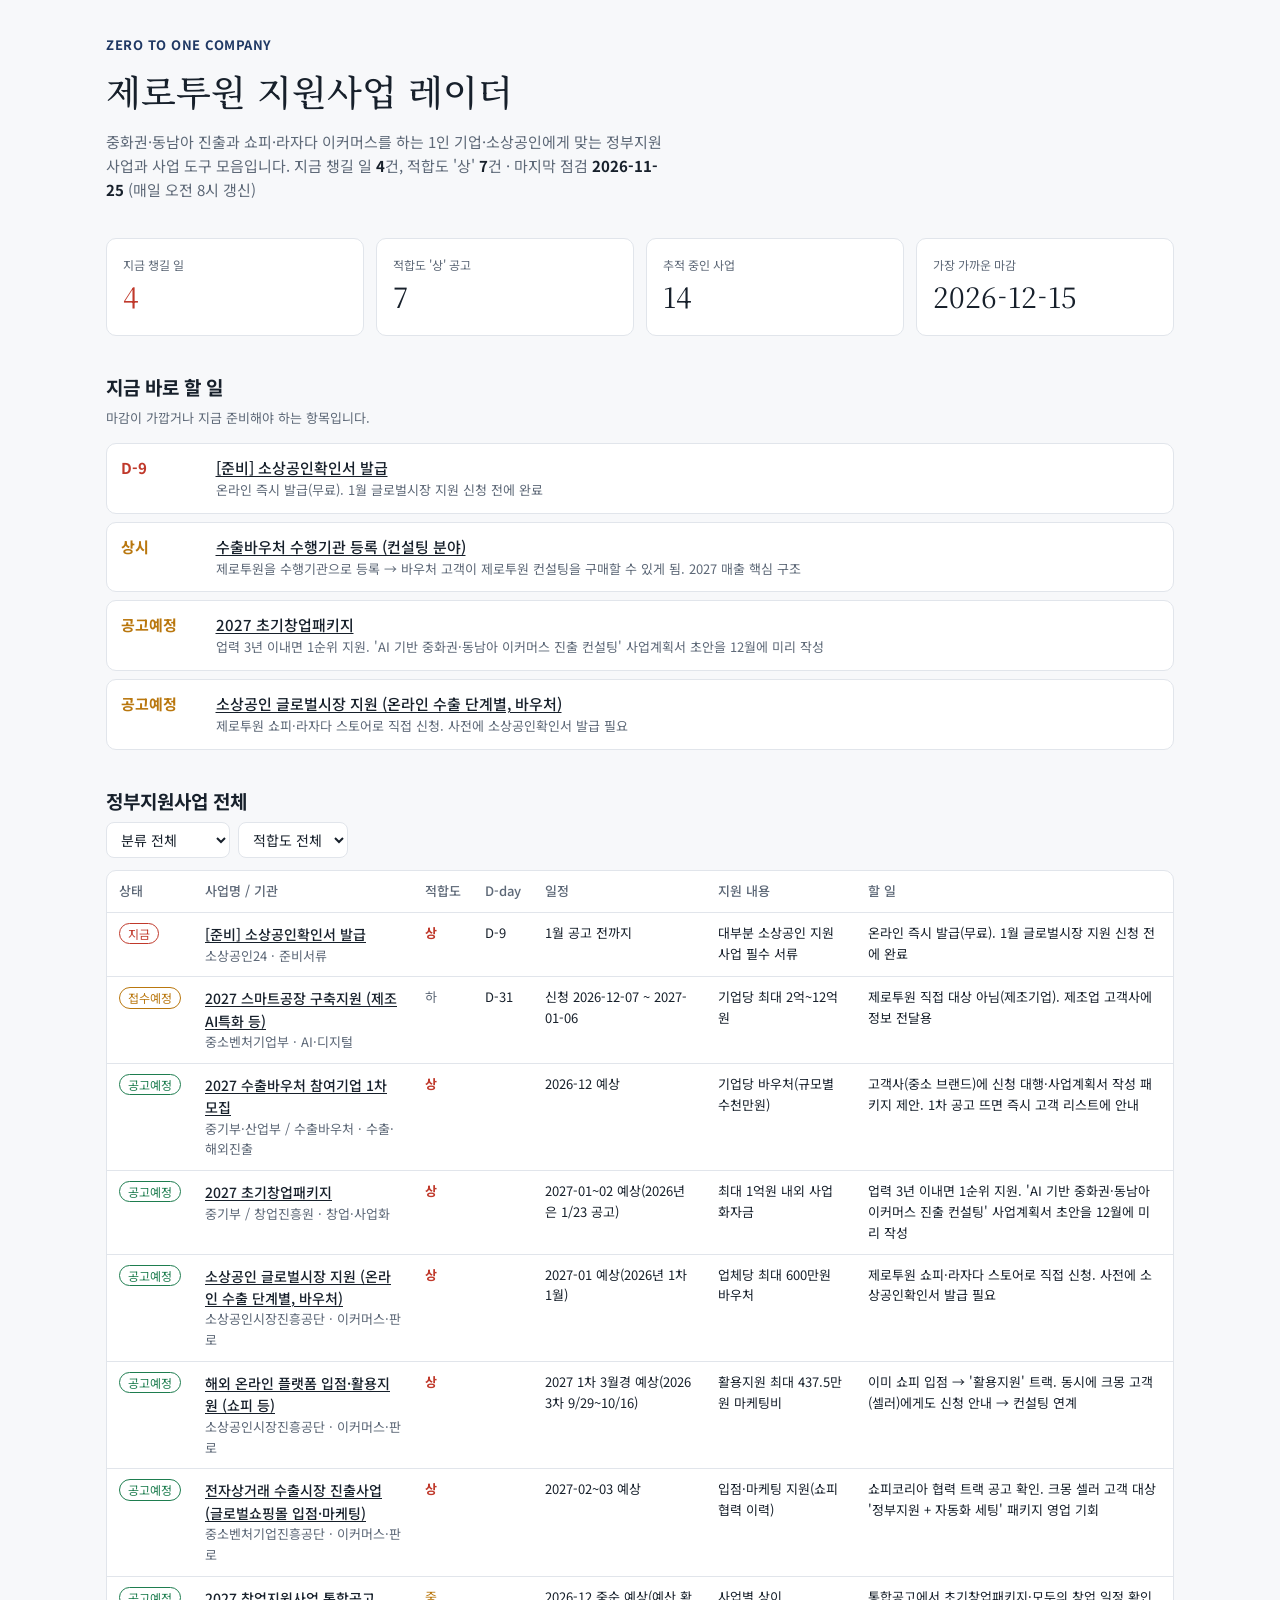
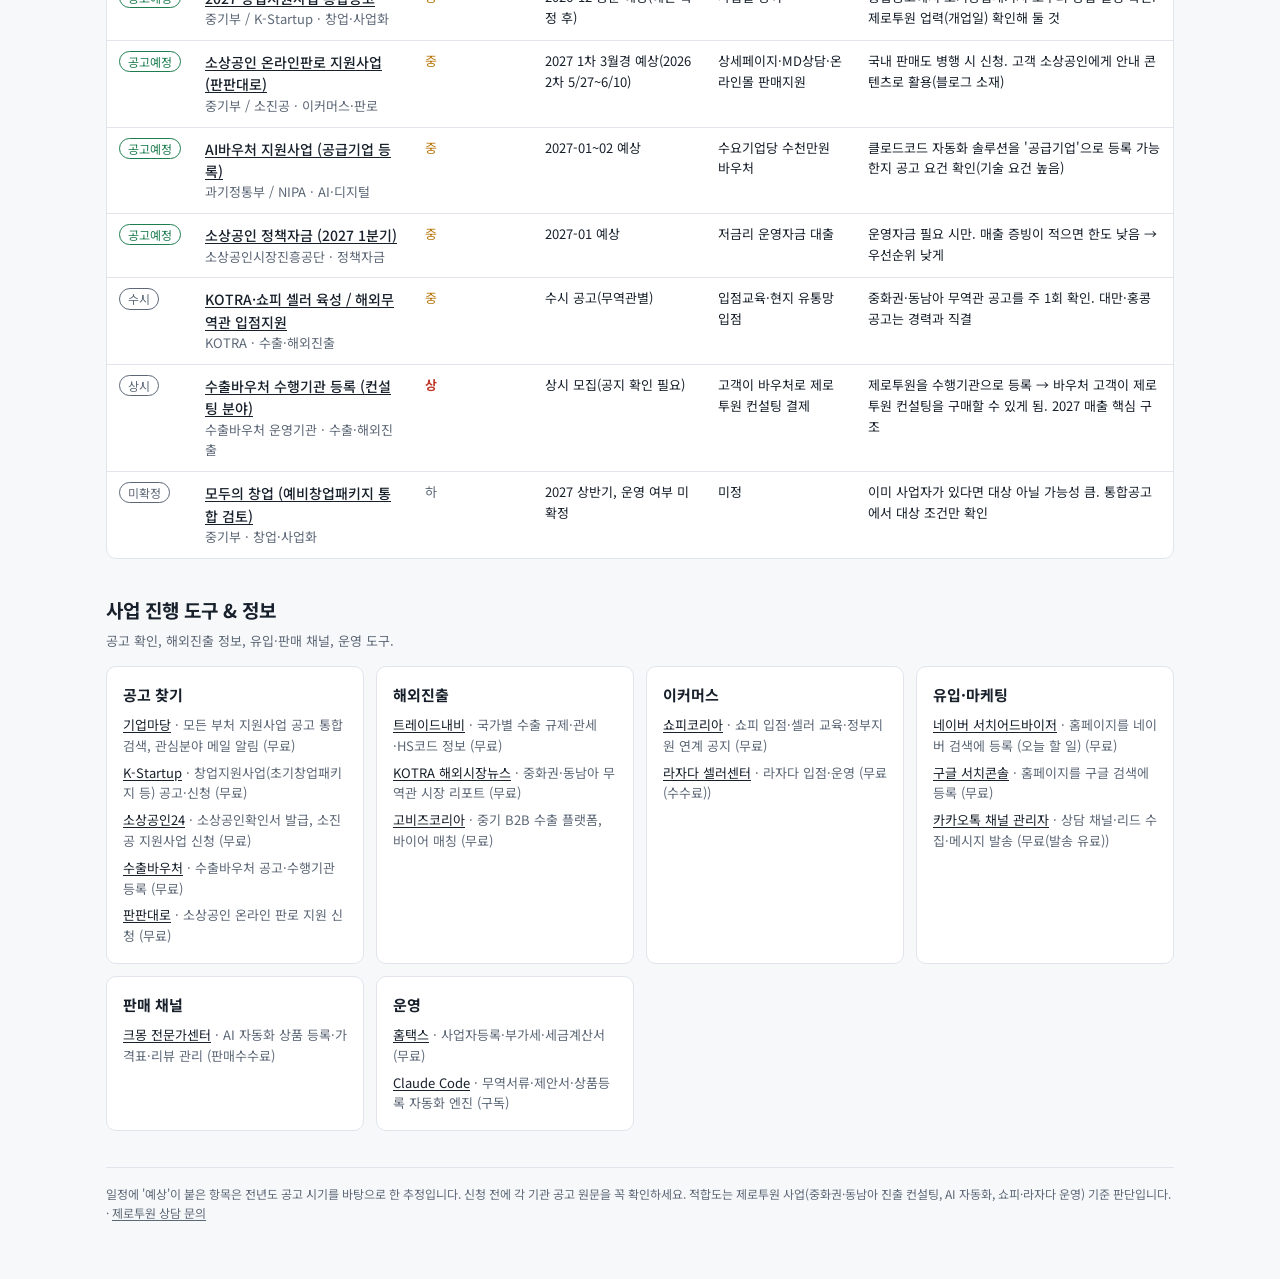
==== radar/index.html @ b4f9f930 "Add public support-program radar dashboard Co-Authored-By: Claude Opus 5.5 <noreply@anthropic.com>" ====
<!doctype html>
<html lang="ko">
<head>
<meta charset="utf-8">
<meta name="viewport" content="width=device-width, initial-scale=1">
<title>제로투원 지원사업 레이더</title>
<meta name="description" content="중화권·동남아 진출, 쇼피·라자다 이커머스 1인 기업에 맞는 정부지원사업과 사업 도구 — 매일 오전 8시 갱신">
<link rel="preconnect" href="https://fonts.googleapis.com">
<link href="https://fonts.googleapis.com/css2?family=Noto+Sans+KR:wght@400;500;700&family=Noto+Serif+KR:wght@500&display=swap" rel="stylesheet">
<style>
  :root {
    --bg: #f7f8fa; --panel: #ffffff; --fg: #17202b; --muted: #5d6877; --line: #e1e5eb;
    --accent: #1f3864; --bad: #c0392b; --warn: #b9770e; --ok: #1e7d4f;
    --sans: "Noto Sans KR", system-ui, sans-serif; --serif: "Noto Serif KR", Georgia, serif;
  }
  @media (prefers-color-scheme: dark) {
    :root { --bg: #11161d; --panel: #18202a; --fg: #e8edf3; --muted: #9aa6b5; --line: #2a3441;
      --accent: #8fb0e8; --bad: #ff7b6b; --warn: #f0b44c; --ok: #5cc98f; color-scheme: dark; }
  }
  * { box-sizing: border-box; }
  body { margin: 0; background: var(--bg); color: var(--fg); font-family: var(--sans); font-size: 15px; line-height: 1.6; }
  .wrap { max-width: 1100px; margin: 0 auto; padding: 32px 16px 56px; display: flex; flex-direction: column; gap: 36px; }
  header .brand { font-size: 13px; color: var(--accent); font-weight: 700; letter-spacing: .04em; text-decoration: none; }
  h1 { font-family: var(--serif); font-weight: 500; font-size: clamp(26px, 4vw, 36px); margin: 6px 0 10px; }
  .lede { color: var(--muted); margin: 0; max-width: 70ch; }
  .lede b { color: var(--fg); font-variant-numeric: tabular-nums; }
  .tiles { display: grid; grid-template-columns: repeat(auto-fit, minmax(160px, 1fr)); gap: 12px; }
  .tile { background: var(--panel); border: 1px solid var(--line); border-radius: 10px; padding: 16px; }
  .tile .k { font-size: 12px; color: var(--muted); }
  .tile .v { font-family: var(--serif); font-size: 28px; font-variant-numeric: tabular-nums; }
  .tile.hot .v { color: var(--bad); }
  h2 { font-size: 19px; margin: 0 0 6px; }
  .sub { color: var(--muted); font-size: 13px; margin: 0 0 14px; }
  .todo { list-style: none; margin: 0; padding: 0; display: flex; flex-direction: column; gap: 8px; }
  .todo li { display: grid; grid-template-columns: 5.5em 1fr; gap: 12px; background: var(--panel); border: 1px solid var(--line); border-radius: 10px; padding: 12px 14px; }
  .todo li > div { min-width: 0; }
  .todo .d { font-weight: 700; color: var(--bad); font-variant-numeric: tabular-nums; }
  .todo .d.later { color: var(--warn); }
  .todo .t { font-weight: 500; }
  .todo .a { color: var(--muted); font-size: 13px; }
  .bar { display: flex; flex-wrap: wrap; gap: 8px; margin-bottom: 12px; }
  select { font: inherit; font-size: 14px; padding: 6px 10px; border: 1px solid var(--line); border-radius: 8px; background: var(--panel); color: var(--fg); }
  .tw { overflow-x: auto; border: 1px solid var(--line); border-radius: 10px; background: var(--panel); }
  table { width: 100%; border-collapse: collapse; font-size: 13px; min-width: 820px; }
  th { text-align: left; font-weight: 500; color: var(--muted); padding: 10px 12px; border-bottom: 1px solid var(--line); white-space: nowrap; }
  td { padding: 10px 12px; border-bottom: 1px solid var(--line); vertical-align: top; }
  tr:last-child td { border-bottom: 0; }
  td.num { white-space: nowrap; font-variant-numeric: tabular-nums; }
  .ttl { font-weight: 500; font-size: 14px; }
  .ag { color: var(--muted); }
  .pill { display: inline-block; padding: 0 8px; border-radius: 999px; border: 1px solid currentColor; font-size: 12px; white-space: nowrap; }
  .now { color: var(--bad); } .soon { color: var(--warn); } .plan { color: var(--ok); } .always { color: var(--muted); }
  .f상 { color: var(--bad); font-weight: 700; } .f중 { color: var(--warn); } .f하 { color: var(--muted); }
  a { color: inherit; text-underline-offset: 2px; }
  a:focus-visible, select:focus-visible { outline: 2px solid var(--accent); outline-offset: 2px; }
  .tools { display: grid; grid-template-columns: repeat(auto-fit, minmax(250px, 1fr)); gap: 12px; }
  .grp { background: var(--panel); border: 1px solid var(--line); border-radius: 10px; padding: 16px; min-width: 0; }
  .grp h3 { margin: 0 0 8px; font-size: 15px; }
  .grp ul { list-style: none; margin: 0; padding: 0; display: flex; flex-direction: column; gap: 6px; font-size: 13px; }
  .grp .c { color: var(--muted); }
  footer { color: var(--muted); font-size: 12px; border-top: 1px solid var(--line); padding-top: 16px; }
  .err { color: var(--bad); }
</style>
</head>
<body>
<div class="wrap">
  <header>
    <a class="brand" href="https://karma7000.github.io">ZERO TO ONE COMPANY</a>
    <h1>제로투원 지원사업 레이더</h1>
    <p class="lede">중화권·동남아 진출과 쇼피·라자다 이커머스를 하는 1인 기업·소상공인에게 맞는 정부지원사업과 사업 도구 모음입니다. 지금 챙길 일 <b id="l-urgent">—</b>건, 적합도 '상' <b id="l-high">—</b>건 · 마지막 점검 <b id="l-checked">—</b> (매일 오전 8시 갱신)</p>
  </header>

  <section class="tiles" aria-label="요약">
    <div class="tile hot"><div class="k">지금 챙길 일</div><div class="v" id="t-urgent">—</div></div>
    <div class="tile"><div class="k">적합도 '상' 공고</div><div class="v" id="t-high">—</div></div>
    <div class="tile"><div class="k">추적 중인 사업</div><div class="v" id="t-total">—</div></div>
    <div class="tile"><div class="k">가장 가까운 마감</div><div class="v" id="t-next">—</div></div>
  </section>

  <section>
    <h2>지금 바로 할 일</h2>
    <p class="sub">마감이 가깝거나 지금 준비해야 하는 항목입니다.</p>
    <ul class="todo" id="todo"></ul>
  </section>

  <section>
    <h2>정부지원사업 전체</h2>
    <div class="bar">
      <select id="cat" aria-label="분류"><option value="">분류 전체</option></select>
      <select id="fit" aria-label="적합도"><option value="">적합도 전체</option><option>상</option><option>중</option><option>하</option></select>
    </div>
    <div class="tw">
      <table>
        <thead><tr><th>상태</th><th>사업명 / 기관</th><th>적합도</th><th>D-day</th><th>일정</th><th>지원 내용</th><th>할 일</th></tr></thead>
        <tbody id="rows"><tr><td colspan="7">불러오는 중…</td></tr></tbody>
      </table>
    </div>
  </section>

  <section>
    <h2>사업 진행 도구 & 정보</h2>
    <p class="sub">공고 확인, 해외진출 정보, 유입·판매 채널, 운영 도구.</p>
    <div class="tools" id="tools"></div>
  </section>

  <footer>일정에 '예상'이 붙은 항목은 전년도 공고 시기를 바탕으로 한 추정입니다. 신청 전에 각 기관 공고 원문을 꼭 확인하세요. 적합도는 제로투원 사업(중화권·동남아 진출 컨설팅, AI 자동화, 쇼피·라자다 운영) 기준 판단입니다. · <a href="https://karma7000.github.io/contact.html">제로투원 상담 문의</a></footer>
</div>

<script>
(() => {
  const $ = (id) => document.getElementById(id);
  const el = (tag, cls, text) => { const e = document.createElement(tag); if (cls) e.className = cls; if (text != null) e.textContent = text; return e; };
  const safe = (u) => /^https?:\/\//.test(u || '') ? u : null;
  const link = (text, href) => { const u = safe(href); if (!u) return document.createTextNode(text); const a = el('a', null, text); a.href = u; a.target = '_blank'; a.rel = 'noopener'; return a; };
  const now = new Date(); const today = Date.UTC(now.getFullYear(), now.getMonth(), now.getDate());
  const dday = (d) => d ? Math.round((Date.parse(d) - today) / 86400000) : null;
  const fmt = (n) => n == null ? '' : n > 0 ? 'D-' + n : n === 0 ? 'D-DAY' : '마감';
  const pill = (s) => (s === '지금' || s === '접수중') ? 'now' : s === '접수예정' ? 'soon' : s === '공고예정' ? 'plan' : 'always';
  const ORDER = { '지금': 0, '접수중': 1, '접수예정': 2, '공고예정': 3, '수시': 4, '상시': 5, '미확정': 6 };
  const FIT = { '상': 0, '중': 1, '하': 2 };
  const v = '?v=' + new Date().toISOString().slice(0, 10);
  let data = [];

  function table() {
    const c = $('cat').value, f = $('fit').value, tb = $('rows');
    tb.replaceChildren();
    const rows = data.filter((r) => (!c || r.category === c) && (!f || r.fit === f))
      .sort((a, b) => (ORDER[a.status] ?? 9) - (ORDER[b.status] ?? 9) || (FIT[a.fit] ?? 9) - (FIT[b.fit] ?? 9));
    if (!rows.length) { const tr = el('tr'); const td = el('td', null, '조건에 맞는 사업이 없습니다.'); td.colSpan = 7; tr.append(td); tb.append(tr); return; }
    for (const r of rows) {
      const tr = el('tr');
      const s = el('td'); s.append(el('span', 'pill ' + pill(r.status), r.status));
      const t = el('td'); const tt = el('div', 'ttl'); tt.append(link(r.title, r.link)); t.append(tt, el('div', 'ag', r.agency + ' · ' + r.category));
      tr.append(s, t, el('td', 'f' + r.fit, r.fit), el('td', 'num', fmt(dday(r.deadline))), el('td', null, r.expected), el('td', null, r.amount), el('td', null, r.action));
      tb.append(tr);
    }
  }

  fetch('programs.json' + v).then((r) => r.json()).then((j) => {
    data = j.rows || [];
    const hot = data.filter((r) => r.kakao === 'Y');
    const dl = data.map((r) => r.deadline).filter(Boolean).sort();
    const ck = data.map((r) => r.checked).filter(Boolean).sort();
    const set = (ids, val) => ids.forEach((i) => { $(i).textContent = val; });
    set(['l-urgent', 't-urgent'], hot.length);
    set(['l-high', 't-high'], data.filter((r) => r.fit === '상').length);
    $('t-total').textContent = data.length;
    $('t-next').textContent = dl[0] || '없음';
    $('l-checked').textContent = ck[ck.length - 1] || '—';
    const ul = $('todo');
    hot.sort((a, b) => (a.deadline || '9999') < (b.deadline || '9999') ? -1 : 1).forEach((r) => {
      const li = el('li'); const n = dday(r.deadline);
      const d = el('span', 'd' + (n == null || n > 14 ? ' later' : ''), n == null ? r.status : fmt(n));
      const box = el('div'); const t = el('div', 't'); t.append(link(r.title, r.link)); box.append(t, el('div', 'a', r.action));
      li.append(d, box); ul.append(li);
    });
    if (!hot.length) ul.append(el('li', null, '지금 급한 일은 없습니다.'));
    [...new Set(data.map((r) => r.category))].forEach((c) => $('cat').append(new Option(c, c)));
    $('cat').onchange = table; $('fit').onchange = table;
    table();
  }).catch(() => { $('rows').replaceChildren(); const tr = el('tr'); const td = el('td', 'err', '공고 데이터를 불러오지 못했습니다. 잠시 후 새로고침해 주세요.'); td.colSpan = 7; tr.append(td); $('rows').append(tr); });

  fetch('tools.json' + v).then((r) => r.json()).then((j) => {
    const g = new Map();
    for (const r of j.rows || []) { if (!g.has(r.group)) g.set(r.group, []); g.get(r.group).push(r); }
    for (const [name, items] of g) {
      const card = el('div', 'grp'); card.append(el('h3', null, name));
      const ul = el('ul');
      for (const r of items) { const li = el('li'); li.append(link(r.name, r.link), el('span', 'c', ' · ' + r.use + ' (' + r.cost + ')')); ul.append(li); }
      card.append(ul); $('tools').append(card);
    }
  }).catch(() => { $('tools').append(el('p', 'err', '도구 목록을 불러오지 못했습니다.')); });
})();
</script>
</body>
</html>
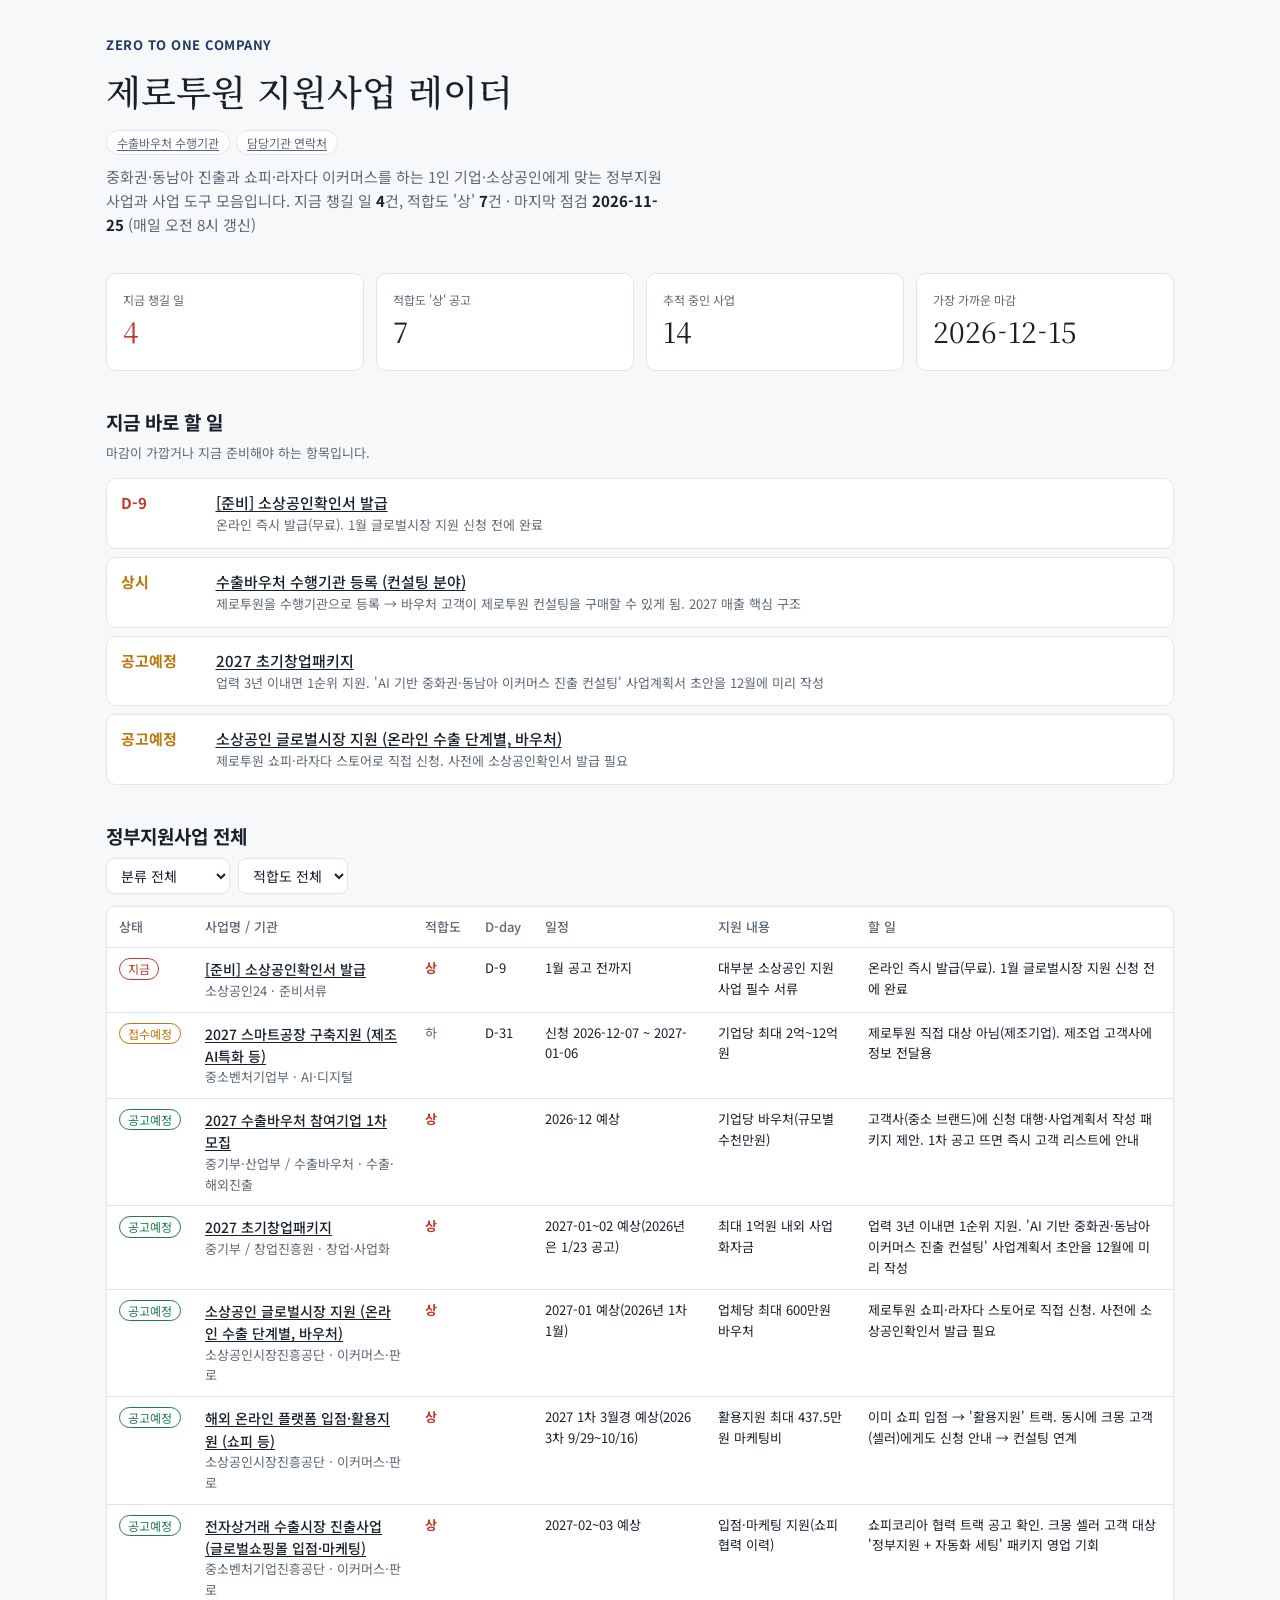
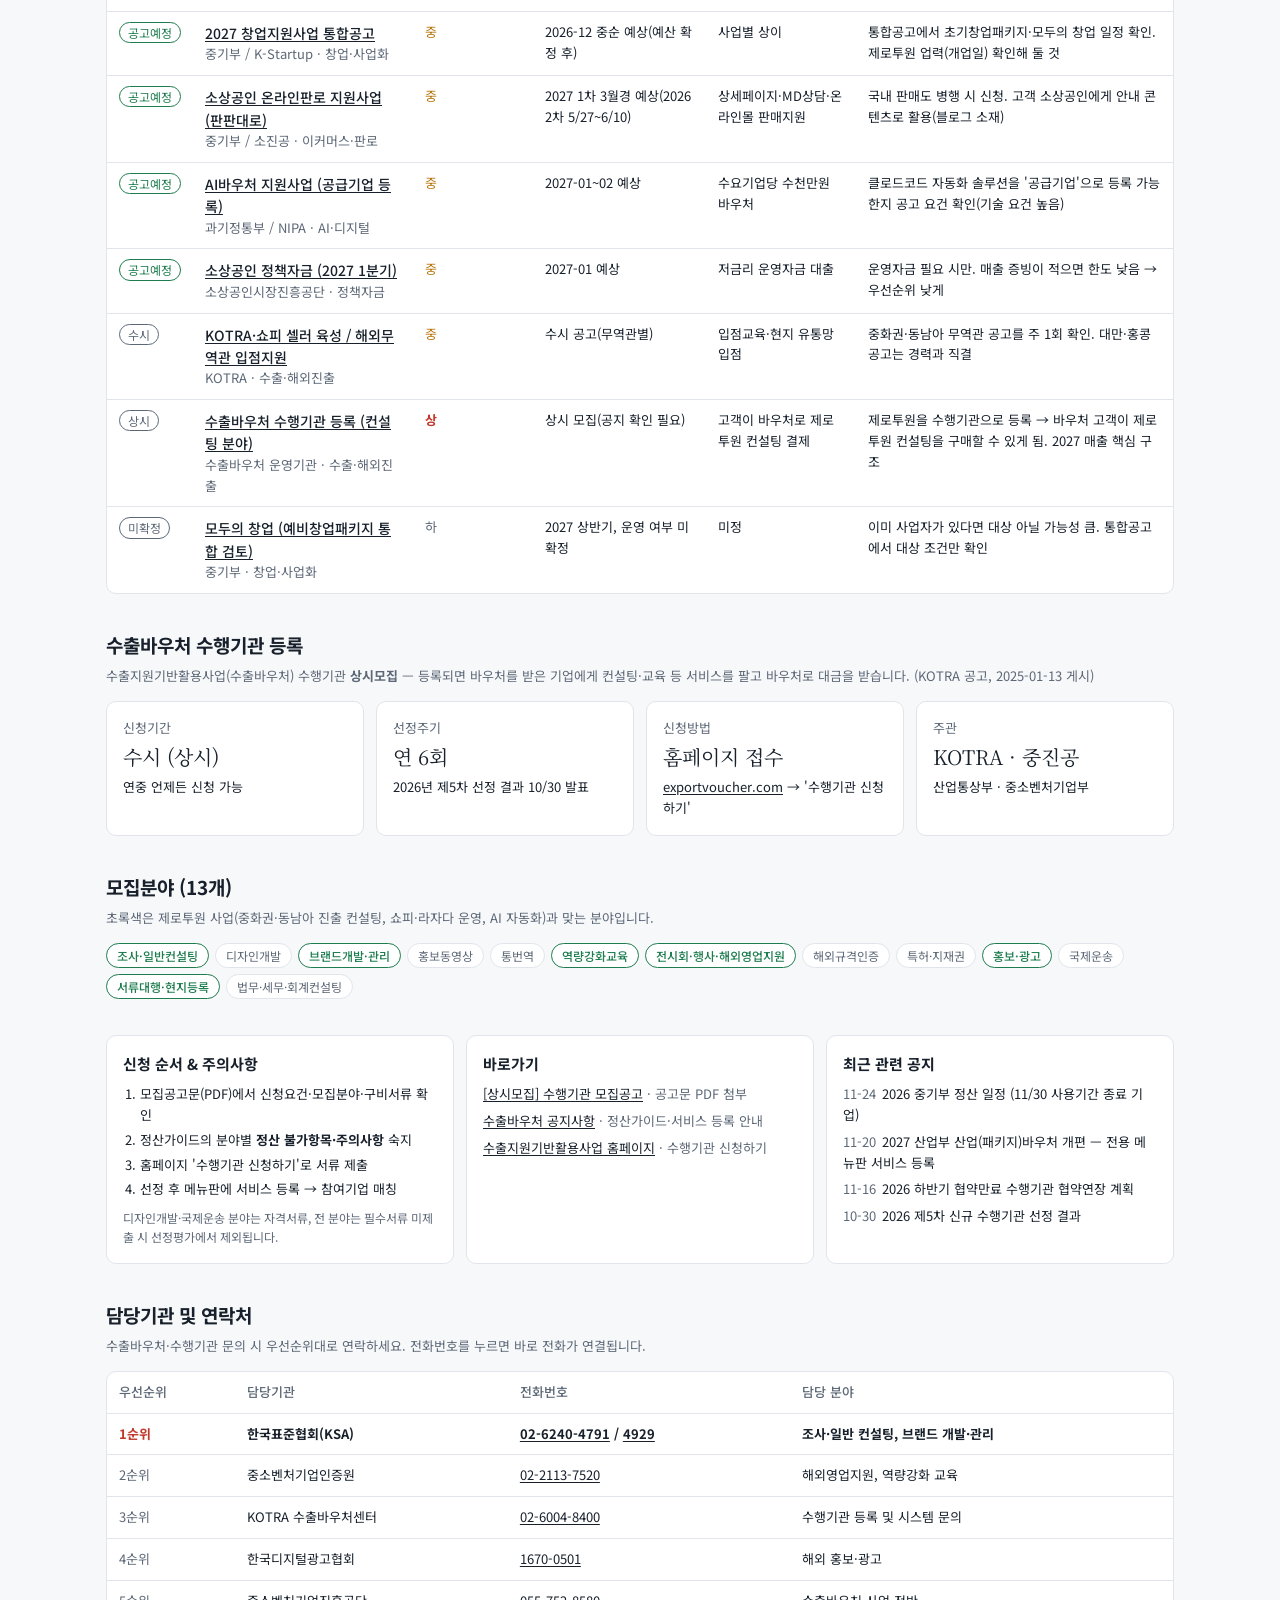
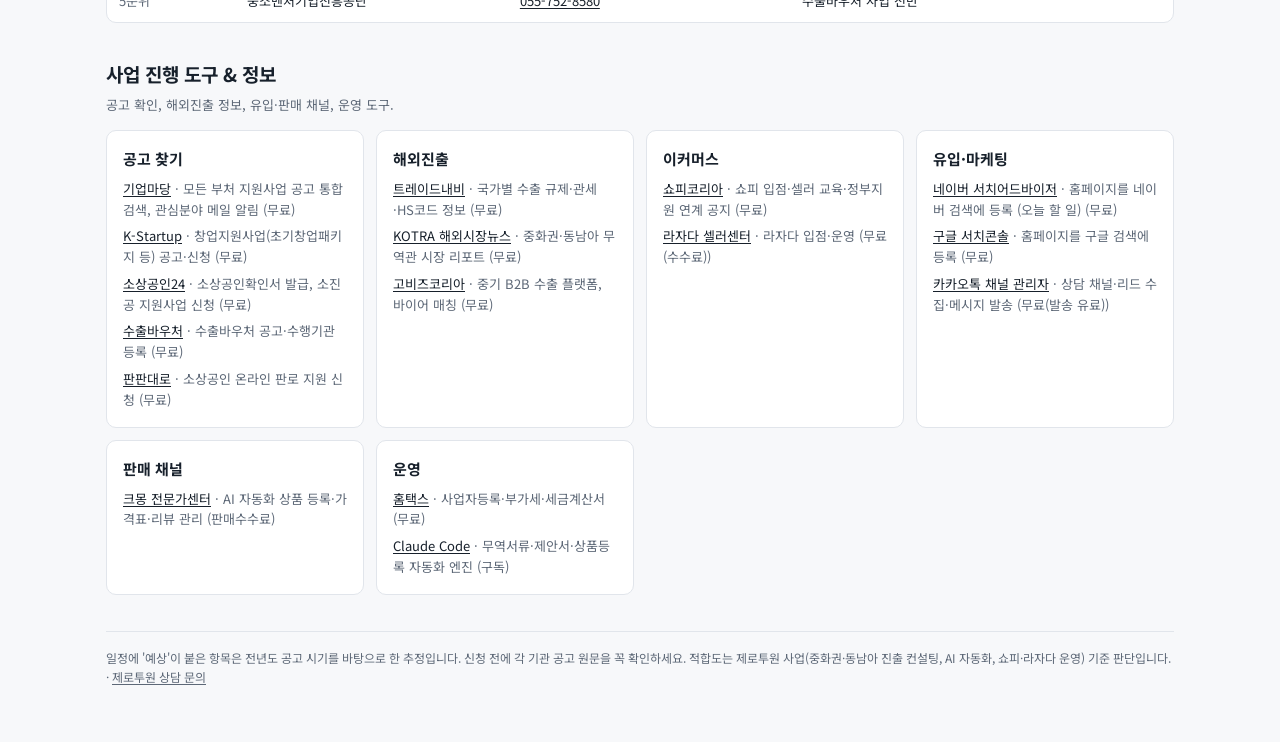
==== commit 8caaa58d: "Add export voucher provider info and agency contacts to radar dashboard Co-Authored-By: Claude Opus " ====
--- a/radar/index.html
+++ b/radar/index.html
@@ -58,6 +58,21 @@
   .grp h3 { margin: 0 0 8px; font-size: 15px; }
   .grp ul { list-style: none; margin: 0; padding: 0; display: flex; flex-direction: column; gap: 6px; font-size: 13px; }
   .grp .c { color: var(--muted); }
+  .ev { display: grid; grid-template-columns: repeat(auto-fit, minmax(230px, 1fr)); gap: 12px; }
+  .ev .grp p { margin: 0; font-size: 13px; }
+  .ev .big { font-family: var(--serif); font-size: 20px; margin: 2px 0 4px; }
+  .chips { display: flex; flex-wrap: wrap; gap: 6px; }
+  .chip { font-size: 12px; padding: 2px 10px; border-radius: 999px; border: 1px solid var(--line); background: var(--panel); color: var(--muted); }
+  .chip.fit { border-color: var(--ok); color: var(--ok); font-weight: 500; }
+  .steps { margin: 0; padding-left: 1.3em; font-size: 13px; display: flex; flex-direction: column; gap: 4px; }
+  .notice { list-style: none; margin: 0; padding: 0; font-size: 13px; display: flex; flex-direction: column; gap: 6px; }
+  .notice .dt { color: var(--muted); font-variant-numeric: tabular-nums; margin-right: 6px; }
+  .contact table { min-width: 620px; }
+  .contact td.rk { white-space: nowrap; color: var(--muted); font-variant-numeric: tabular-nums; }
+  .contact tr.top td { font-weight: 700; }
+  .contact tr.top td.rk { color: var(--bad); }
+  .contact a.tel { white-space: nowrap; font-variant-numeric: tabular-nums; }
+  .note { font-size: 12px; color: var(--muted); margin: 8px 0 0; }
   footer { color: var(--muted); font-size: 12px; border-top: 1px solid var(--line); padding-top: 16px; }
   .err { color: var(--bad); }
 </style>
@@ -67,6 +82,7 @@
   <header>
     <a class="brand" href="https://karma7000.github.io">ZERO TO ONE COMPANY</a>
     <h1>제로투원 지원사업 레이더</h1>
+    <p class="chips" style="margin:0 0 10px"><a class="chip" href="#voucher">수출바우처 수행기관</a><a class="chip" href="#contacts">담당기관 연락처</a></p>
     <p class="lede">중화권·동남아 진출과 쇼피·라자다 이커머스를 하는 1인 기업·소상공인에게 맞는 정부지원사업과 사업 도구 모음입니다. 지금 챙길 일 <b id="l-urgent">—</b>건, 적합도 '상' <b id="l-high">—</b>건 · 마지막 점검 <b id="l-checked">—</b> (매일 오전 8시 갱신)</p>
   </header>
 
@@ -93,6 +109,74 @@
       <table>
         <thead><tr><th>상태</th><th>사업명 / 기관</th><th>적합도</th><th>D-day</th><th>일정</th><th>지원 내용</th><th>할 일</th></tr></thead>
         <tbody id="rows"><tr><td colspan="7">불러오는 중…</td></tr></tbody>
+      </table>
+    </div>
+  </section>
+
+  <section id="voucher">
+    <h2>수출바우처 수행기관 등록</h2>
+    <p class="sub">수출지원기반활용사업(수출바우처) 수행기관 <b>상시모집</b> — 등록되면 바우처를 받은 기업에게 컨설팅·교육 등 서비스를 팔고 바우처로 대금을 받습니다. (KOTRA 공고, 2025-01-13 게시)</p>
+    <div class="ev">
+      <div class="grp"><div class="k sub" style="margin:0">신청기간</div><div class="big">수시 (상시)</div><p>연중 언제든 신청 가능</p></div>
+      <div class="grp"><div class="k sub" style="margin:0">선정주기</div><div class="big">연 6회</div><p>2026년 제5차 선정 결과 10/30 발표</p></div>
+      <div class="grp"><div class="k sub" style="margin:0">신청방법</div><div class="big">홈페이지 접수</div><p><a href="https://www.exportvoucher.com" target="_blank" rel="noopener">exportvoucher.com</a> → '수행기관 신청하기'</p></div>
+      <div class="grp"><div class="k sub" style="margin:0">주관</div><div class="big">KOTRA · 중진공</div><p>산업통상부 · 중소벤처기업부</p></div>
+    </div>
+  </section>
+
+  <section>
+    <h2>모집분야 (13개)</h2>
+    <p class="sub">초록색은 제로투원 사업(중화권·동남아 진출 컨설팅, 쇼피·라자다 운영, AI 자동화)과 맞는 분야입니다.</p>
+    <div class="chips">
+      <span class="chip fit">조사·일반컨설팅</span><span class="chip">디자인개발</span><span class="chip fit">브랜드개발·관리</span><span class="chip">홍보동영상</span><span class="chip">통번역</span><span class="chip fit">역량강화교육</span><span class="chip fit">전시회·행사·해외영업지원</span><span class="chip">해외규격인증</span><span class="chip">특허·지재권</span><span class="chip fit">홍보·광고</span><span class="chip">국제운송</span><span class="chip fit">서류대행·현지등록</span><span class="chip">법무·세무·회계컨설팅</span>
+    </div>
+  </section>
+
+  <section>
+    <div class="tools">
+      <div class="grp">
+        <h3>신청 순서 & 주의사항</h3>
+        <ol class="steps">
+          <li>모집공고문(PDF)에서 신청요건·모집분야·구비서류 확인</li>
+          <li>정산가이드의 분야별 <b>정산 불가항목·주의사항</b> 숙지</li>
+          <li>홈페이지 '수행기관 신청하기'로 서류 제출</li>
+          <li>선정 후 메뉴판에 서비스 등록 → 참여기업 매칭</li>
+        </ol>
+        <p class="note">디자인개발·국제운송 분야는 자격서류, 전 분야는 필수서류 미제출 시 선정평가에서 제외됩니다.</p>
+      </div>
+      <div class="grp">
+        <h3>바로가기</h3>
+        <ul>
+          <li><a href="https://www.exportvoucher.com/portal/board/boardView?bbs_id=1&amp;ntt_id=8410" target="_blank" rel="noopener">[상시모집] 수행기관 모집공고</a><span class="c"> · 공고문 PDF 첨부</span></li>
+          <li><a href="https://www.exportvoucher.com/portal/board/boardList?bbs_id=1" target="_blank" rel="noopener">수출바우처 공지사항</a><span class="c"> · 정산가이드·서비스 등록 안내</span></li>
+          <li><a href="https://www.exportvoucher.com" target="_blank" rel="noopener">수출지원기반활용사업 홈페이지</a><span class="c"> · 수행기관 신청하기</span></li>
+        </ul>
+      </div>
+      <div class="grp">
+        <h3>최근 관련 공지</h3>
+        <ul class="notice">
+          <li><span class="dt">11-24</span>2026 중기부 정산 일정 (11/30 사용기간 종료 기업)</li>
+          <li><span class="dt">11-20</span>2027 산업부 산업(패키지)바우처 개편 — 전용 메뉴판 서비스 등록</li>
+          <li><span class="dt">11-16</span>2026 하반기 협약만료 수행기관 협약연장 계획</li>
+          <li><span class="dt">10-30</span>2026 제5차 신규 수행기관 선정 결과</li>
+        </ul>
+      </div>
+    </div>
+  </section>
+
+  <section id="contacts" class="contact">
+    <h2>담당기관 및 연락처</h2>
+    <p class="sub">수출바우처·수행기관 문의 시 우선순위대로 연락하세요. 전화번호를 누르면 바로 전화가 연결됩니다.</p>
+    <div class="tw">
+      <table>
+        <thead><tr><th>우선순위</th><th>담당기관</th><th>전화번호</th><th>담당 분야</th></tr></thead>
+        <tbody>
+          <tr class="top"><td class="rk">1순위</td><td>한국표준협회(KSA)</td><td><a class="tel" href="tel:02-6240-4791">02-6240-4791</a> / <a class="tel" href="tel:02-6240-4929">4929</a></td><td>조사·일반 컨설팅, 브랜드 개발·관리</td></tr>
+          <tr><td class="rk">2순위</td><td>중소벤처기업인증원</td><td><a class="tel" href="tel:02-2113-7520">02-2113-7520</a></td><td>해외영업지원, 역량강화 교육</td></tr>
+          <tr><td class="rk">3순위</td><td>KOTRA 수출바우처센터</td><td><a class="tel" href="tel:02-6004-8400">02-6004-8400</a></td><td>수행기관 등록 및 시스템 문의</td></tr>
+          <tr><td class="rk">4순위</td><td>한국디지털광고협회</td><td><a class="tel" href="tel:1670-0501">1670-0501</a></td><td>해외 홍보·광고</td></tr>
+          <tr><td class="rk">5순위</td><td>중소벤처기업진흥공단</td><td><a class="tel" href="tel:055-752-8580">055-752-8580</a></td><td>수출바우처 사업 전반</td></tr>
+        </tbody>
       </table>
     </div>
   </section>
